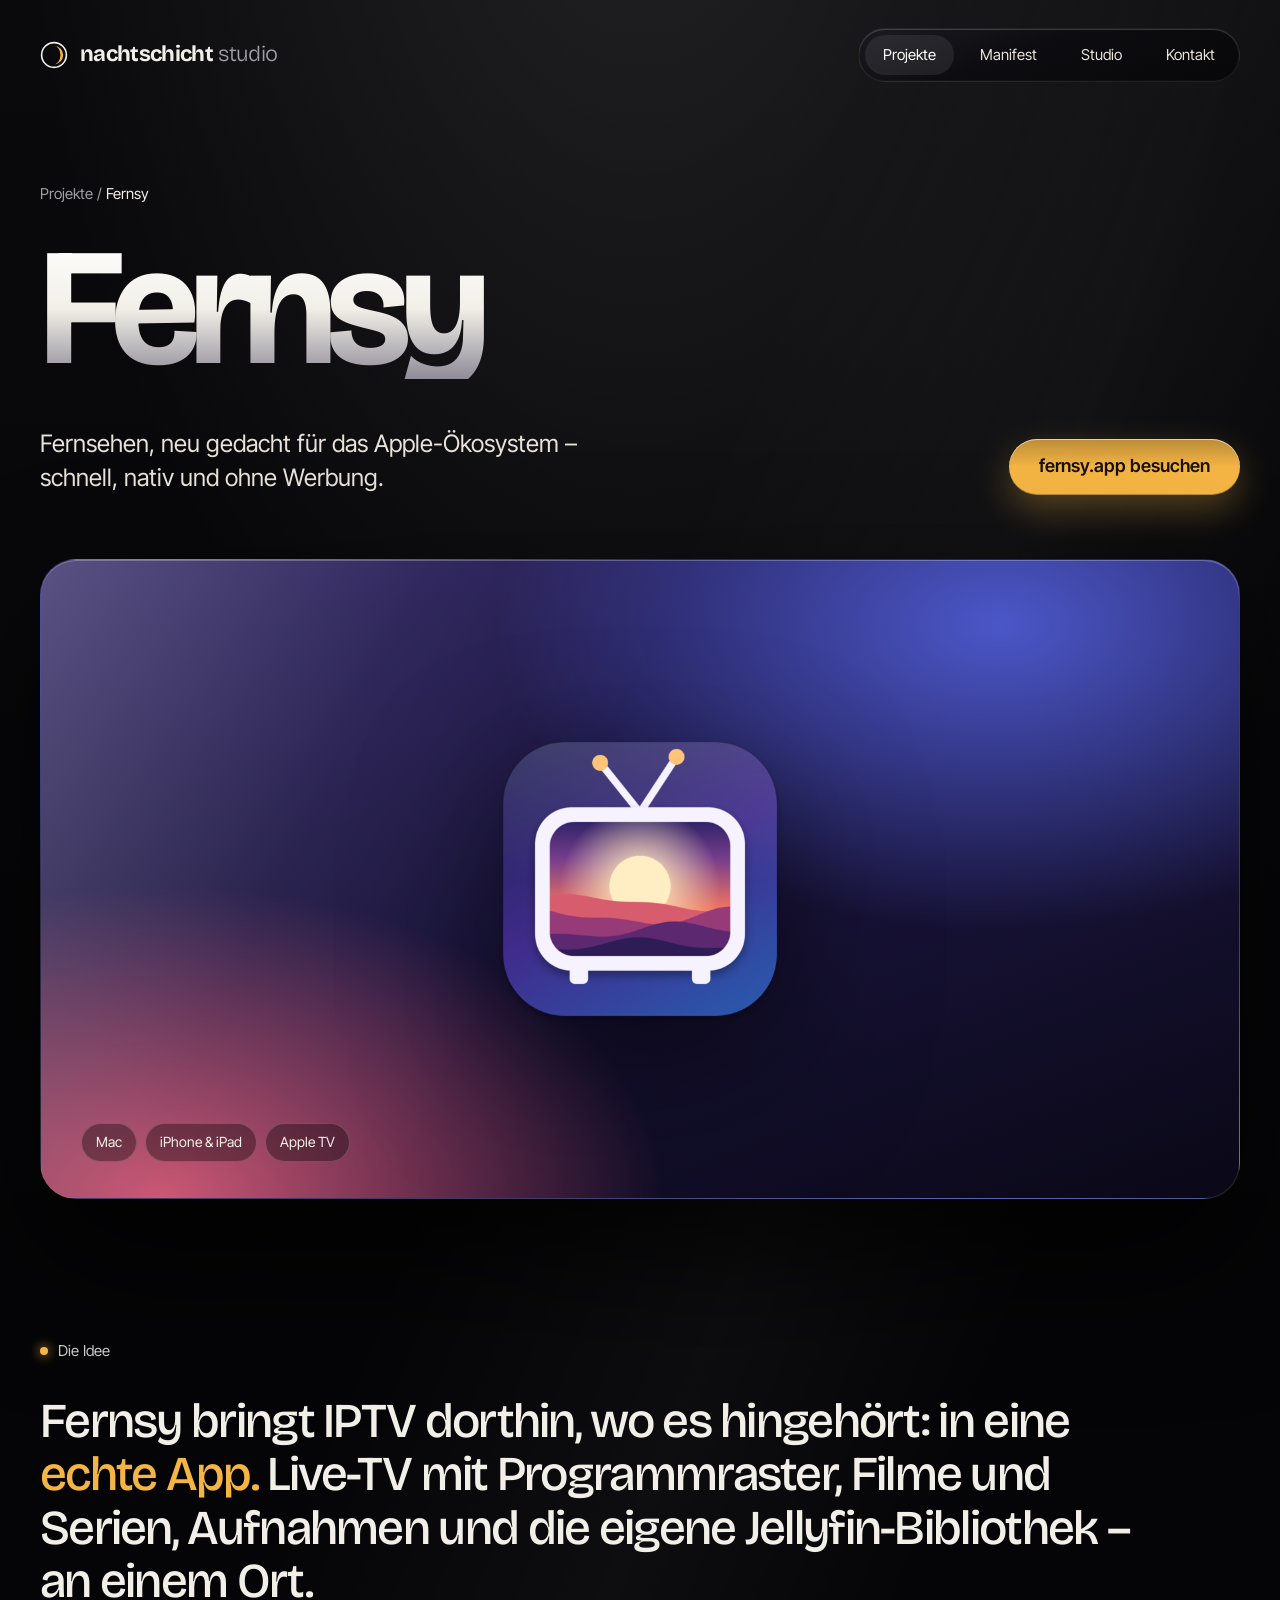
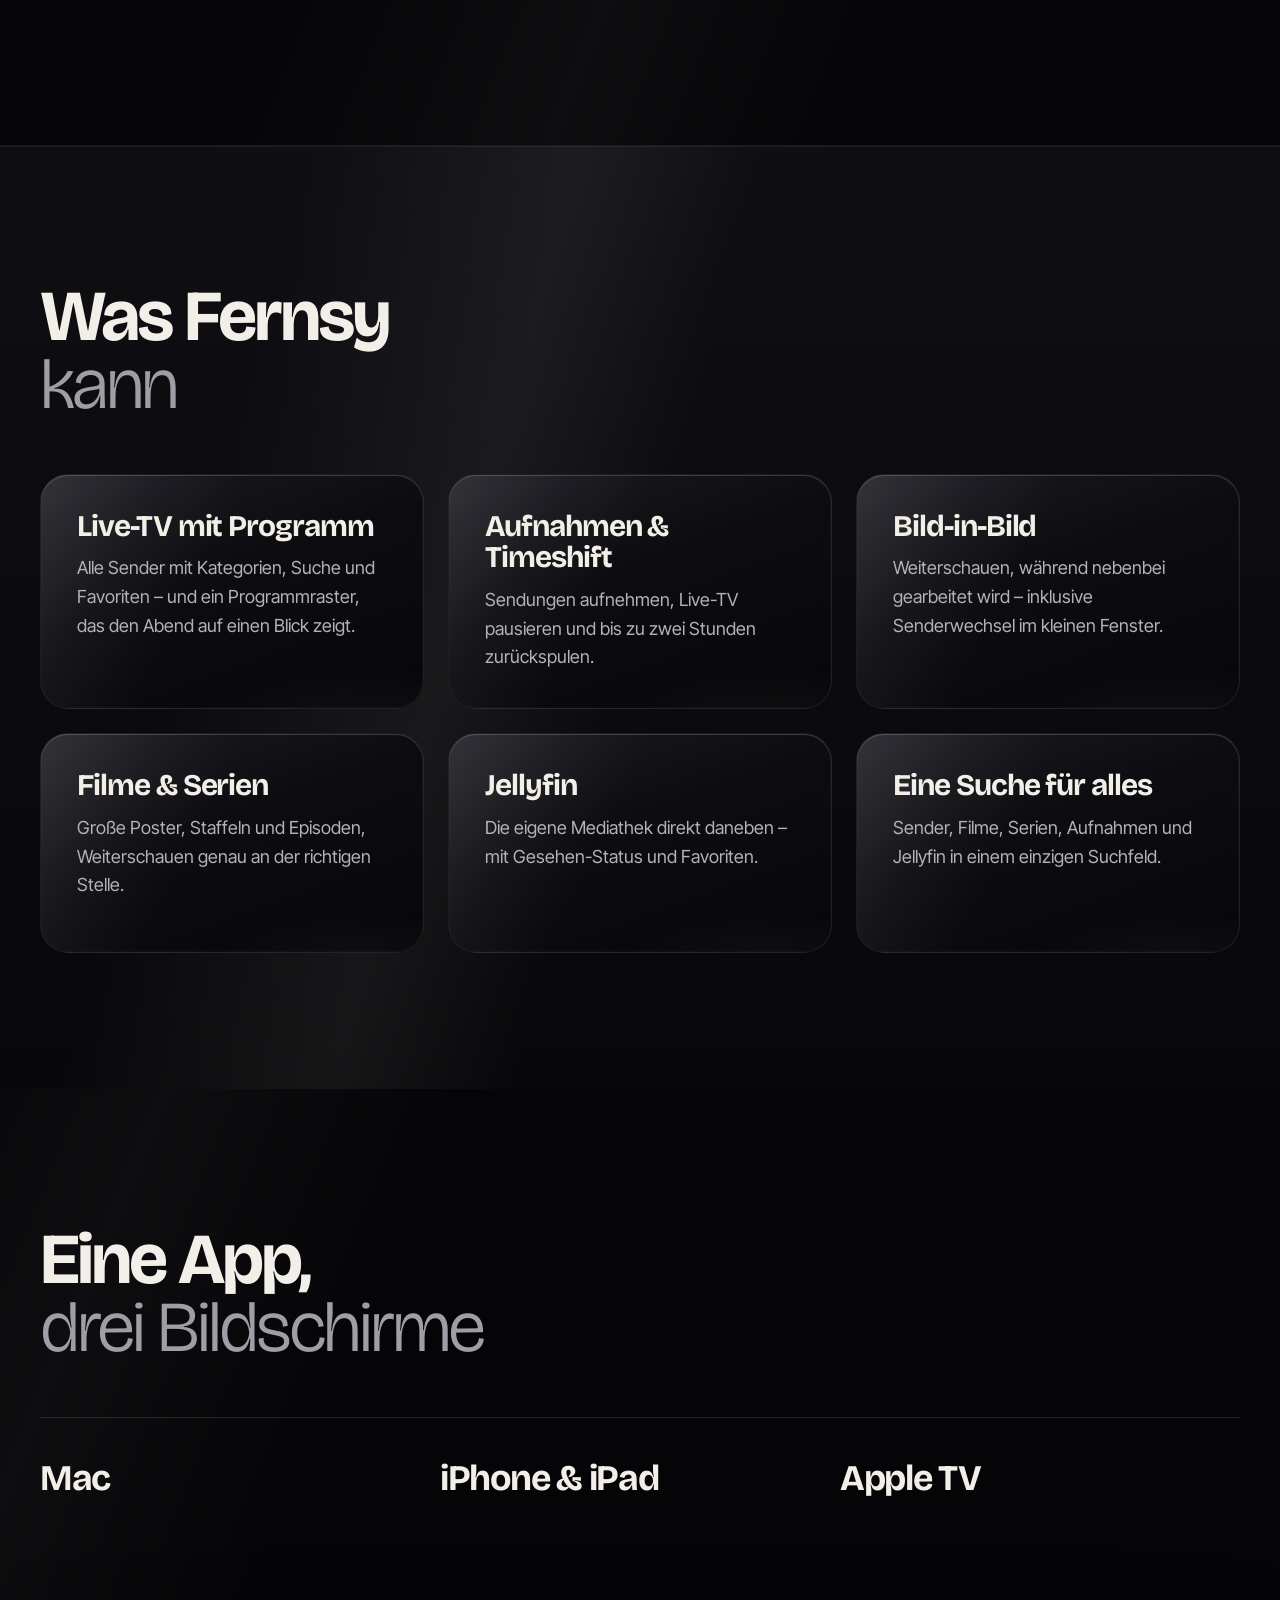
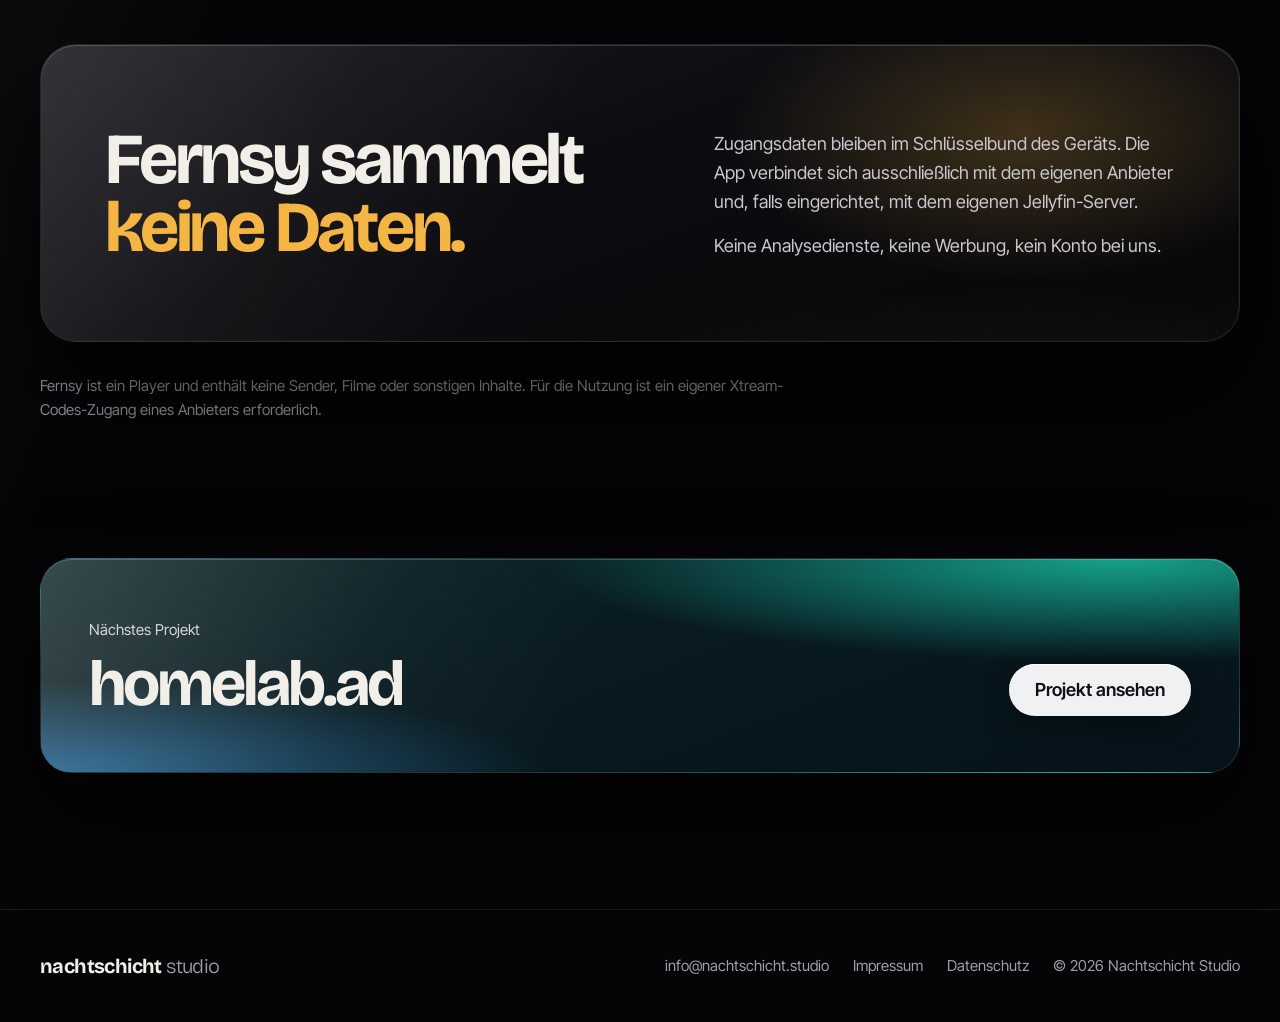
==== fernsy.html @ 466c5c42 "Website von Nachtschicht Studio Statische Umsetzung des Designs mit Deployment auf GitHub Pages via " ====
<!doctype html>
<html lang="de">
<head>
<meta charset="utf-8">
<meta name="viewport" content="width=device-width, initial-scale=1">
<title>Fernsy – Nachtschicht Studio</title>
<meta name="description" content="Fernsy – Fernsehen, neu gedacht für das Apple-Ökosystem. Schnell, nativ und ohne Werbung.">
<meta name="theme-color" content="#050507">
<link rel="icon" href="assets/favicon.svg" type="image/svg+xml">
<link rel="preconnect" href="https://fonts.googleapis.com">
<link rel="preconnect" href="https://fonts.gstatic.com" crossorigin>
<link rel="stylesheet" href="https://fonts.googleapis.com/css2?family=Bricolage+Grotesque:opsz,wght@12..96,300..800&amp;family=Inter+Tight:wght@400;500;600&amp;display=swap">
<link rel="stylesheet" href="assets/site.css">
<script src="assets/site.js" defer></script>
</head>
<body>
<div style="position: relative; min-height: 100vh; background: radial-gradient(70% 38% at 50% -6%, rgba(255,255,255,0.100) 0%, rgba(255,255,255,0) 70%), linear-gradient(112deg, rgba(255,255,255,0) 30%, rgba(255,255,255,0.035) 42%, rgba(255,255,255,0) 52%), linear-gradient(180deg, #0A0A0D 0%, #050507 30%, #050507 100%); color: #F2EFE8; font-family: 'Inter Tight', system-ui, sans-serif; font-size: 18px; line-height: 1.6; overflow: hidden">

<header style="position: relative; z-index: 3">
<nav style="max-width: 1280px; margin: 0 auto; padding: 28px 40px; display: flex; flex-wrap: wrap; align-items: center; justify-content: space-between; gap: 16px">
<a href="index.html" style="display: flex; align-items: center; gap: 12px; font-family: 'Bricolage Grotesque', sans-serif; font-weight: 700; font-size: 22px; letter-spacing: -0.03em">
<svg width="28" height="28" viewBox="0 0 26 26" aria-hidden="true"><circle cx="13" cy="13" r="11.5" fill="none" stroke="#F2EFE8" stroke-width="1.5"></circle><path d="M13 4.5 A8.5 8.5 0 0 1 13 21.5 A6 8.5 0 0 0 13 4.5 Z" fill="#F5B544"></path></svg>
<span>nachtschicht<span style="font-weight: 300; color: #A09DA6"> studio</span></span>
</a>
<button type="button" class="menu-toggle" aria-label="Menü öffnen" aria-expanded="false" aria-controls="nav-links"><svg width="18" height="18" viewBox="0 0 24 24" fill="none" stroke="#F2EFE8" stroke-width="1.75" stroke-linecap="round" aria-hidden="true"><path d="M4 9h16M4 15h16"></path></svg></button>
<div class="nav-links" id="nav-links" style="display: flex; flex-wrap: wrap; align-items: center; gap: 8px; padding: 6px; border-radius: 999px; background: linear-gradient(160deg, #1B1A21 0%, #0D0D11 42%, #070709 100%); border: 1px solid rgba(255,255,255,0.09); box-shadow: inset 0 1px 0 rgba(255,255,255,0.160), inset 0 0 0 1px rgba(255,255,255,0.020)">
<a href="index.html#projekte" style="padding: 8px 18px; border-radius: 999px; font-size: 15px; background: rgba(255,255,255,0.08); color: #FFFFFF">Projekte</a>
<a href="index.html#manifest" style="padding: 8px 18px; border-radius: 999px; font-size: 15px; color: #E7E3DA">Manifest</a>
<a href="index.html#studio" style="padding: 8px 18px; border-radius: 999px; font-size: 15px; color: #E7E3DA">Studio</a>
<a href="index.html#kontakt" style="padding: 8px 18px; border-radius: 999px; font-size: 15px; color: #E7E3DA">Kontakt</a>
</div>
</nav>
</header>

<section style="position: relative; z-index: 2; max-width: 1280px; margin: 0 auto; padding: 72px 40px 64px">
<p style="margin: 0 0 32px; font-size: 15px; color: #A09DA6"><a href="index.html#projekte" style="color: #A09DA6">Projekte</a> <span aria-hidden="true">/</span> <span style="color: #F2EFE8">Fernsy</span></p>
<h1 style="margin: 0; font-family: 'Bricolage Grotesque', sans-serif; font-size: clamp(80px, 13vw, 200px); line-height: 0.85; letter-spacing: -0.06em; font-weight: 700; background: linear-gradient(180deg, #FFFFFF 0%, #F2EFE8 50%, #8F8B98 100%); -webkit-background-clip: text; background-clip: text; color: transparent">Fernsy</h1>
<div style="margin-top: 48px; display: flex; flex-wrap: wrap; justify-content: space-between; align-items: flex-end; gap: 32px">
<p style="margin: 0; max-width: 560px; font-size: 24px; line-height: 1.4; color: #E7E3DA">Fernsehen, neu gedacht für das Apple-Ökosystem – schnell, nativ und ohne Werbung.</p>
<div style="display: flex; flex-wrap: wrap; gap: 14px">
<a href="https://www.fernsy.app" style="display: inline-flex; align-items: center; min-height: 56px; padding: 0 30px; border-radius: 999px; background: linear-gradient(180deg, rgba(245,181,68,0.75) 0%, #F5B544 50%, #F5B544 100%); box-shadow: inset 0 1px 0 rgba(255,255,255,0.6), inset 0 -1px 0 rgba(0,0,0,0.25), 0 14px 36px rgba(245,181,68,0.3); color: #17110A; font-weight: 600">fernsy.app besuchen</a>
</div>
</div>
</section>

<section style="position: relative; z-index: 2; max-width: 1280px; margin: 0 auto; padding: 0 40px 136px">
<div style="position: relative; overflow: hidden; min-height: 640px; border-radius: 36px; background: radial-gradient(70% 80% at 80% 10%, #4B57C8 0%, rgba(0,0,0,0) 60%), radial-gradient(60% 70% at 10% 100%, #C9506E 0%, rgba(0,0,0,0) 70%), linear-gradient(160deg, #2B2160 0%, #171236 60%, #0A0816 100%); border: 1px solid rgba(255,255,255,0.12); box-shadow: inset 0 1px 0 rgba(255,255,255,0.25), 0 60px 140px rgba(0,0,0,0.75); display: flex; align-items: center; justify-content: center">
<div style="position: absolute; inset: 0; pointer-events: none; background: linear-gradient(115deg, rgba(255,255,255,0.22) 0%, rgba(255,255,255,0.05) 26%, rgba(255,255,255,0) 44%)"></div>
<img src="assets/fernsy-icon.png" alt="Fernsy App-Icon" style="position: relative; width: 340px; height: 340px; filter: drop-shadow(0 50px 70px rgba(0,0,0,0.55))">
<div style="position: absolute; left: 40px; bottom: 36px; display: flex; flex-wrap: wrap; gap: 8px">
<span style="font-size: 14px; padding: 7px 14px; border-radius: 999px; background: rgba(0,0,0,0.35); border: 1px solid rgba(255,255,255,0.18)">Mac</span>
<span style="font-size: 14px; padding: 7px 14px; border-radius: 999px; background: rgba(0,0,0,0.35); border: 1px solid rgba(255,255,255,0.18)">iPhone &amp; iPad</span>
<span style="font-size: 14px; padding: 7px 14px; border-radius: 999px; background: rgba(0,0,0,0.35); border: 1px solid rgba(255,255,255,0.18)">Apple TV</span>
</div>
</div>
</section>

<section style="position: relative; z-index: 2; max-width: 1280px; margin: 0 auto; padding: 0 40px 136px">
<p style="margin: 0 0 32px; display: inline-flex; align-items: center; gap: 10px; font-size: 15px; color: #C9C6CE"><span style="width: 8px; height: 8px; border-radius: 50%; background: #F5B544; box-shadow: 0 0 12px #F5B544"></span>Die Idee</p>
<p style="margin: 0; max-width: 1120px; font-family: 'Bricolage Grotesque', sans-serif; font-size: clamp(32px, 3.8vw, 54px); line-height: 1.1; letter-spacing: -0.035em; font-weight: 500">Fernsy bringt IPTV dorthin, wo es hingehört: in eine <span style="color: #F5B544">echte App.</span> Live-TV mit Programmraster, Filme und Serien, Aufnahmen und die eigene Jellyfin-Bibliothek – an einem Ort.</p>
</section>

<section style="position: relative; z-index: 2; overflow: hidden; background: linear-gradient(180deg, #0F0F13 0%, #08080A 100%); border-top: 1px solid rgba(255,255,255,0.08); box-shadow: inset 0 1px 0 rgba(255,255,255,0.06)">
<div style="position: absolute; inset: 0; pointer-events: none; background: linear-gradient(105deg, rgba(255,255,255,0) 20%, rgba(255,255,255,0.060) 38%, rgba(255,255,255,0) 50%)"></div>
<div style="position: relative; max-width: 1280px; margin: 0 auto; padding: 136px 40px">
<h2 style="margin: 0 0 56px; font-family: 'Bricolage Grotesque', sans-serif; font-size: clamp(48px, 5.6vw, 84px); line-height: 0.95; letter-spacing: -0.04em; font-weight: 700">Was Fernsy<br><span style="font-weight: 300; color: #A09DA6">kann</span></h2>
<div style="display: grid; grid-template-columns: repeat(auto-fit, minmax(320px, 1fr)); gap: 24px">
<div style="position: relative; overflow: hidden; padding: 36px; border-radius: 28px; background: linear-gradient(160deg, #1B1A21 0%, #0D0D11 42%, #070709 100%); border: 1px solid rgba(255,255,255,0.08); box-shadow: inset 0 1px 0 rgba(255,255,255,0.160), inset 0 0 0 1px rgba(255,255,255,0.020); display: flex; flex-direction: column; gap: 12px; min-height: 220px">
<div style="position: absolute; inset: 0; pointer-events: none; background: linear-gradient(115deg, rgba(255,255,255,0.110) 0%, rgba(255,255,255,0.035) 24%, rgba(255,255,255,0) 42%), radial-gradient(60% 40% at 85% 110%, rgba(255,255,255,0.040) 0%, rgba(255,255,255,0) 70%)"></div>
<h3 style="position: relative; margin: 0; font-family: 'Bricolage Grotesque', sans-serif; font-size: 30px; font-weight: 700; letter-spacing: -0.035em; line-height: 1.05">Live-TV mit Programm</h3>
<p style="position: relative; margin: 0; color: #B4B1BA">Alle Sender mit Kategorien, Suche und Favoriten – und ein Programmraster, das den Abend auf einen Blick zeigt.</p>
</div>
<div style="position: relative; overflow: hidden; padding: 36px; border-radius: 28px; background: linear-gradient(160deg, #1B1A21 0%, #0D0D11 42%, #070709 100%); border: 1px solid rgba(255,255,255,0.08); box-shadow: inset 0 1px 0 rgba(255,255,255,0.160), inset 0 0 0 1px rgba(255,255,255,0.020); display: flex; flex-direction: column; gap: 12px; min-height: 220px">
<div style="position: absolute; inset: 0; pointer-events: none; background: linear-gradient(115deg, rgba(255,255,255,0.110) 0%, rgba(255,255,255,0.035) 24%, rgba(255,255,255,0) 42%), radial-gradient(60% 40% at 85% 110%, rgba(255,255,255,0.040) 0%, rgba(255,255,255,0) 70%)"></div>
<h3 style="position: relative; margin: 0; font-family: 'Bricolage Grotesque', sans-serif; font-size: 30px; font-weight: 700; letter-spacing: -0.035em; line-height: 1.05">Aufnahmen &amp; Timeshift</h3>
<p style="position: relative; margin: 0; color: #B4B1BA">Sendungen aufnehmen, Live-TV pausieren und bis zu zwei Stunden zurückspulen.</p>
</div>
<div style="position: relative; overflow: hidden; padding: 36px; border-radius: 28px; background: linear-gradient(160deg, #1B1A21 0%, #0D0D11 42%, #070709 100%); border: 1px solid rgba(255,255,255,0.08); box-shadow: inset 0 1px 0 rgba(255,255,255,0.160), inset 0 0 0 1px rgba(255,255,255,0.020); display: flex; flex-direction: column; gap: 12px; min-height: 220px">
<div style="position: absolute; inset: 0; pointer-events: none; background: linear-gradient(115deg, rgba(255,255,255,0.110) 0%, rgba(255,255,255,0.035) 24%, rgba(255,255,255,0) 42%), radial-gradient(60% 40% at 85% 110%, rgba(255,255,255,0.040) 0%, rgba(255,255,255,0) 70%)"></div>
<h3 style="position: relative; margin: 0; font-family: 'Bricolage Grotesque', sans-serif; font-size: 30px; font-weight: 700; letter-spacing: -0.035em; line-height: 1.05">Bild-in-Bild</h3>
<p style="position: relative; margin: 0; color: #B4B1BA">Weiterschauen, während nebenbei gearbeitet wird – inklusive Senderwechsel im kleinen Fenster.</p>
</div>
<div style="position: relative; overflow: hidden; padding: 36px; border-radius: 28px; background: linear-gradient(160deg, #1B1A21 0%, #0D0D11 42%, #070709 100%); border: 1px solid rgba(255,255,255,0.08); box-shadow: inset 0 1px 0 rgba(255,255,255,0.160), inset 0 0 0 1px rgba(255,255,255,0.020); display: flex; flex-direction: column; gap: 12px; min-height: 220px">
<div style="position: absolute; inset: 0; pointer-events: none; background: linear-gradient(115deg, rgba(255,255,255,0.110) 0%, rgba(255,255,255,0.035) 24%, rgba(255,255,255,0) 42%), radial-gradient(60% 40% at 85% 110%, rgba(255,255,255,0.040) 0%, rgba(255,255,255,0) 70%)"></div>
<h3 style="position: relative; margin: 0; font-family: 'Bricolage Grotesque', sans-serif; font-size: 30px; font-weight: 700; letter-spacing: -0.035em; line-height: 1.05">Filme &amp; Serien</h3>
<p style="position: relative; margin: 0; color: #B4B1BA">Große Poster, Staffeln und Episoden, Weiterschauen genau an der richtigen Stelle.</p>
</div>
<div style="position: relative; overflow: hidden; padding: 36px; border-radius: 28px; background: linear-gradient(160deg, #1B1A21 0%, #0D0D11 42%, #070709 100%); border: 1px solid rgba(255,255,255,0.08); box-shadow: inset 0 1px 0 rgba(255,255,255,0.160), inset 0 0 0 1px rgba(255,255,255,0.020); display: flex; flex-direction: column; gap: 12px; min-height: 220px">
<div style="position: absolute; inset: 0; pointer-events: none; background: linear-gradient(115deg, rgba(255,255,255,0.110) 0%, rgba(255,255,255,0.035) 24%, rgba(255,255,255,0) 42%), radial-gradient(60% 40% at 85% 110%, rgba(255,255,255,0.040) 0%, rgba(255,255,255,0) 70%)"></div>
<h3 style="position: relative; margin: 0; font-family: 'Bricolage Grotesque', sans-serif; font-size: 30px; font-weight: 700; letter-spacing: -0.035em; line-height: 1.05">Jellyfin</h3>
<p style="position: relative; margin: 0; color: #B4B1BA">Die eigene Mediathek direkt daneben – mit Gesehen-Status und Favoriten.</p>
</div>
<div style="position: relative; overflow: hidden; padding: 36px; border-radius: 28px; background: linear-gradient(160deg, #1B1A21 0%, #0D0D11 42%, #070709 100%); border: 1px solid rgba(255,255,255,0.08); box-shadow: inset 0 1px 0 rgba(255,255,255,0.160), inset 0 0 0 1px rgba(255,255,255,0.020); display: flex; flex-direction: column; gap: 12px; min-height: 220px">
<div style="position: absolute; inset: 0; pointer-events: none; background: linear-gradient(115deg, rgba(255,255,255,0.110) 0%, rgba(255,255,255,0.035) 24%, rgba(255,255,255,0) 42%), radial-gradient(60% 40% at 85% 110%, rgba(255,255,255,0.040) 0%, rgba(255,255,255,0) 70%)"></div>
<h3 style="position: relative; margin: 0; font-family: 'Bricolage Grotesque', sans-serif; font-size: 30px; font-weight: 700; letter-spacing: -0.035em; line-height: 1.05">Eine Suche für alles</h3>
<p style="position: relative; margin: 0; color: #B4B1BA">Sender, Filme, Serien, Aufnahmen und Jellyfin in einem einzigen Suchfeld.</p>
</div>
</div>
</div>
</section>

<section style="position: relative; z-index: 2; max-width: 1280px; margin: 0 auto; padding: 136px 40px">
<h2 style="margin: 0 0 56px; font-family: 'Bricolage Grotesque', sans-serif; font-size: clamp(48px, 5.6vw, 84px); line-height: 0.95; letter-spacing: -0.04em; font-weight: 700">Eine App,<br><span style="font-weight: 300; color: #A09DA6">drei Bildschirme</span></h2>
<div style="display: grid; grid-template-columns: repeat(auto-fit, minmax(300px, 1fr)); border-top: 1px solid rgba(255,255,255,0.12)">
<div style="padding: 32px 24px 0 0; display: flex; flex-direction: column; gap: 8px">
<span style="font-family: 'Bricolage Grotesque', sans-serif; font-size: 36px; font-weight: 700; letter-spacing: -0.035em">Mac</span>
</div>
<div style="padding: 32px 24px 0 0; display: flex; flex-direction: column; gap: 8px">
<span style="font-family: 'Bricolage Grotesque', sans-serif; font-size: 36px; font-weight: 700; letter-spacing: -0.035em">iPhone &amp; iPad</span>
</div>
<div style="padding: 32px 24px 0 0; display: flex; flex-direction: column; gap: 8px">
<span style="font-family: 'Bricolage Grotesque', sans-serif; font-size: 36px; font-weight: 700; letter-spacing: -0.035em">Apple TV</span>
</div>
</div>
</section>

<section style="position: relative; z-index: 2; max-width: 1280px; margin: 0 auto; padding: 0 40px 136px">
<div style="position: relative; overflow: hidden; padding: 80px 64px; border-radius: 36px; background: linear-gradient(160deg, #1B1A21 0%, #0D0D11 42%, #070709 100%); border: 1px solid rgba(255,255,255,0.1); box-shadow: inset 0 1px 0 rgba(255,255,255,0.160), inset 0 0 0 1px rgba(255,255,255,0.020), 0 50px 120px rgba(0,0,0,0.75); display: flex; flex-wrap: wrap; gap: 48px; align-items: flex-end">
<div style="position: absolute; inset: 0; pointer-events: none; background: linear-gradient(115deg, rgba(255,255,255,0.110) 0%, rgba(255,255,255,0.035) 24%, rgba(255,255,255,0) 42%), radial-gradient(60% 40% at 85% 110%, rgba(255,255,255,0.040) 0%, rgba(255,255,255,0) 70%)"></div>
<div style="position: absolute; right: -10%; top: -40%; width: 70%; height: 140%; pointer-events: none; background: radial-gradient(50% 50% at 60% 50%, rgba(245,181,68,0.22) 0%, rgba(0,0,0,0) 70%)"></div>
<h2 style="position: relative; flex: 1 1 460px; margin: 0; font-family: 'Bricolage Grotesque', sans-serif; font-size: clamp(48px, 5.6vw, 84px); line-height: 0.95; letter-spacing: -0.045em; font-weight: 700">Fernsy sammelt <span style="color: #F5B544">keine Daten.</span></h2>
<div style="position: relative; flex: 1 1 360px; display: flex; flex-direction: column; gap: 16px; color: #C9C6CE">
<p style="margin: 0">Zugangsdaten bleiben im Schlüsselbund des Geräts. Die App verbindet sich ausschließlich mit dem eigenen Anbieter und, falls eingerichtet, mit dem eigenen Jellyfin-Server.</p>
<p style="margin: 0">Keine Analysedienste, keine Werbung, kein Konto bei uns.</p>
</div>
</div>
<p style="margin: 32px 0 0; max-width: 760px; font-size: 15px; color: #A09DA6">Fernsy ist ein Player und enthält keine Sender, Filme oder sonstigen Inhalte. Für die Nutzung ist ein eigener Xtream-Codes-Zugang eines Anbieters erforderlich.</p>
</section>

<section style="position: relative; z-index: 2; max-width: 1280px; margin: 0 auto; padding: 0 40px 136px">
<a href="homelab.html" style="position: relative; overflow: hidden; display: flex; flex-wrap: wrap; justify-content: space-between; align-items: flex-end; gap: 24px; padding: 56px 48px; border-radius: 32px; background: radial-gradient(80% 80% at 90% 0%, #14A38B 0%, rgba(0,0,0,0) 60%), radial-gradient(60% 60% at 0% 100%, #1E5F8C 0%, rgba(0,0,0,0) 70%), linear-gradient(160deg, #0B2226 0%, #06121A 100%); border: 1px solid rgba(255,255,255,0.1); box-shadow: inset 0 1px 0 rgba(255,255,255,0.2), 0 40px 90px rgba(0,0,0,0.6)">
<div style="position: absolute; inset: 0; pointer-events: none; background: linear-gradient(115deg, rgba(255,255,255,0.18) 0%, rgba(255,255,255,0.04) 28%, rgba(255,255,255,0) 46%)"></div>
<div style="position: relative">
<span style="font-size: 15px; color: rgba(255,255,255,0.8)">Nächstes Projekt</span>
<div style="margin-top: 8px; font-family: 'Bricolage Grotesque', sans-serif; font-size: clamp(44px, 5vw, 72px); font-weight: 700; letter-spacing: -0.045em; line-height: 1">homelab.ad</div>
</div>
<span style="position: relative; display: inline-flex; align-items: center; min-height: 52px; padding: 0 26px; border-radius: 999px; background: rgba(255,255,255,0.94); box-shadow: inset 0 1px 0 #FFFFFF, 0 10px 30px rgba(0,0,0,0.35); color: #111015; font-weight: 600">Projekt ansehen</span>
</a>
</section>

<footer style="position: relative; z-index: 2; border-top: 1px solid rgba(255,255,255,0.08)">
<div style="max-width: 1280px; margin: 0 auto; padding: 40px; display: flex; flex-wrap: wrap; justify-content: space-between; align-items: center; gap: 16px; font-size: 15px; color: #A09DA6">
<span style="font-family: 'Bricolage Grotesque', sans-serif; font-weight: 700; font-size: 20px; letter-spacing: -0.03em; color: #F2EFE8">nachtschicht<span style="font-weight: 300; color: #A09DA6"> studio</span></span>
<div style="display: flex; flex-wrap: wrap; gap: 24px">
<a href="mailto:info@nachtschicht.studio" style="color: #A09DA6">info@nachtschicht.studio</a>
<a href="impressum.html" style="color: #A09DA6">Impressum</a>
<a href="impressum.html#datenschutz" style="color: #A09DA6">Datenschutz</a>
<span>© 2026 Nachtschicht Studio</span>
</div>
</div>
</footer>
</div>
</body>
</html>
---- assets/site.css ----
/* Grundlagen */
*, *::before, *::after { box-sizing: border-box; }
html { scroll-behavior: smooth; -webkit-text-size-adjust: 100%; }
body { margin: 0; background: #050507; -webkit-font-smoothing: antialiased; }
a { color: #F2EFE8; text-decoration: none; transition: color .15s ease, filter .15s ease, transform .15s ease; }
a:hover { color: #FFFFFF; }
a:focus-visible, button:focus-visible { outline: 2px solid #F5B544; outline-offset: 3px; }
img { max-width: 100%; }
section[id] { scroll-margin-top: 24px; }

.nav-links a:hover { background: rgba(255,255,255,0.08); }

/* Menü-Button nur mobil */
.menu-toggle {
  display: none; width: 44px; height: 44px; padding: 0; border-radius: 999px; cursor: pointer;
  align-items: center; justify-content: center;
  background: linear-gradient(160deg, #1B1A21 0%, #0D0D11 42%, #070709 100%);
  border: 1px solid rgba(255,255,255,0.12);
  box-shadow: inset 0 1px 0 rgba(255,255,255,0.16), inset 0 0 0 1px rgba(255,255,255,0.02);
}

@media (max-width: 720px) {
  body > div { font-size: 17px !important; }

  /* Seitenränder wie im Mobil-Entwurf */
  nav[style], section[style*="max-width: 1280px"], main[style], footer > div,
  section[style] > div[style*="max-width: 1280px"] {
    padding-left: 20px !important; padding-right: 20px !important;
  }
  nav[style] { padding-top: 14px !important; padding-bottom: 14px !important; flex-wrap: nowrap !important; position: relative; }
  nav[style] > a { font-size: 19px !important; }

  .menu-toggle { display: flex; }
  .nav-links {
    display: none !important; position: absolute; top: calc(100% - 4px); left: 20px; right: 20px;
    flex-direction: column; align-items: stretch !important; border-radius: 24px !important; padding: 8px !important;
    box-shadow: inset 0 1px 0 rgba(255,255,255,0.16), 0 30px 60px rgba(0,0,0,0.7) !important;
  }
  .nav-links.open { display: flex !important; }
  .nav-links a { padding: 12px 18px !important; font-size: 17px !important; border-radius: 16px !important; }

  /* Typografie */
  h1[style] { font-size: clamp(44px, 14vw, 80px) !important; }
  [style*="clamp(44px, 7vw, 108px)"] { font-size: 10vw !important; }

  /* Raster einspaltig */
  [style*="grid-template-columns"] { grid-template-columns: 1fr !important; }
  [style*="flex: 1 1 460px"], [style*="flex: 1 1 360px"],
  [style*="flex: 1 1 480px"], [style*="flex: 1.3 1 560px"] { flex-basis: 100% !important; }

  /* Karten kompakter */
  [style*="padding: 48px"], [style*="padding: 40px;"], [style*="padding: 36px"] { padding: 24px !important; }
  [style*="padding: 56px 48px"], [style*="padding: 80px 64px"], [style*="padding: 96px 64px"] { padding: 40px 24px !important; }
  [style*="border-radius: 32px"], [style*="border-radius: 36px"], [style*="border-radius: 40px"] { border-radius: 28px !important; }
  [style*="min-height: 620px"] { min-height: 460px !important; }
  [style*="min-height: 620px"] > div:nth-of-type(2) > div { display: none !important; }
  [style*="min-height: 620px"] > div:nth-of-type(2) { justify-content: flex-end !important; }
  [style*="min-height: 620px"] span[style*="min-height: 52px"] { display: none !important; }
  [style*="min-height: 620px"] [style*="font-size: 72px"] { font-size: 44px !important; }
  [style*="min-height: 620px"] [style*="font-size: 20px"] { font-size: 16px !important; }
  [style*="min-height: 620px"] > img { width: 190px !important; height: 190px !important; margin: -95px 0 0 -95px !important; top: 40% !important; }
  [style*="min-height: 640px"], [style*="min-height: 600px"] { min-height: 420px !important; }
  [style*="min-height: 640px"] > img { width: 200px !important; height: 200px !important; }
  [style*="min-height: 600px"] > p { left: 24px !important; right: 24px !important; bottom: 24px !important; font-size: 18px !important; }
  [style*="width: 112px; height: 112px"] { width: 72px !important; height: 72px !important; }

  /* Buttons im Hero volle Breite */
  section > div > div[style*="gap: 14px"] { width: 100%; flex-direction: column; }
  section > div > div[style*="gap: 14px"] > a { justify-content: center; }

  /* Großzügige Abstände etwas reduzieren */
  [style*="padding: 136px 40px"], [style*="padding: 144px 40px"] { padding-top: 88px !important; padding-bottom: 88px !important; }
  [style*="padding: 0 40px 136px"] { padding-bottom: 88px !important; }
}

@media (prefers-reduced-motion: reduce) {
  html { scroll-behavior: auto; }
  a { transition: none; }
}
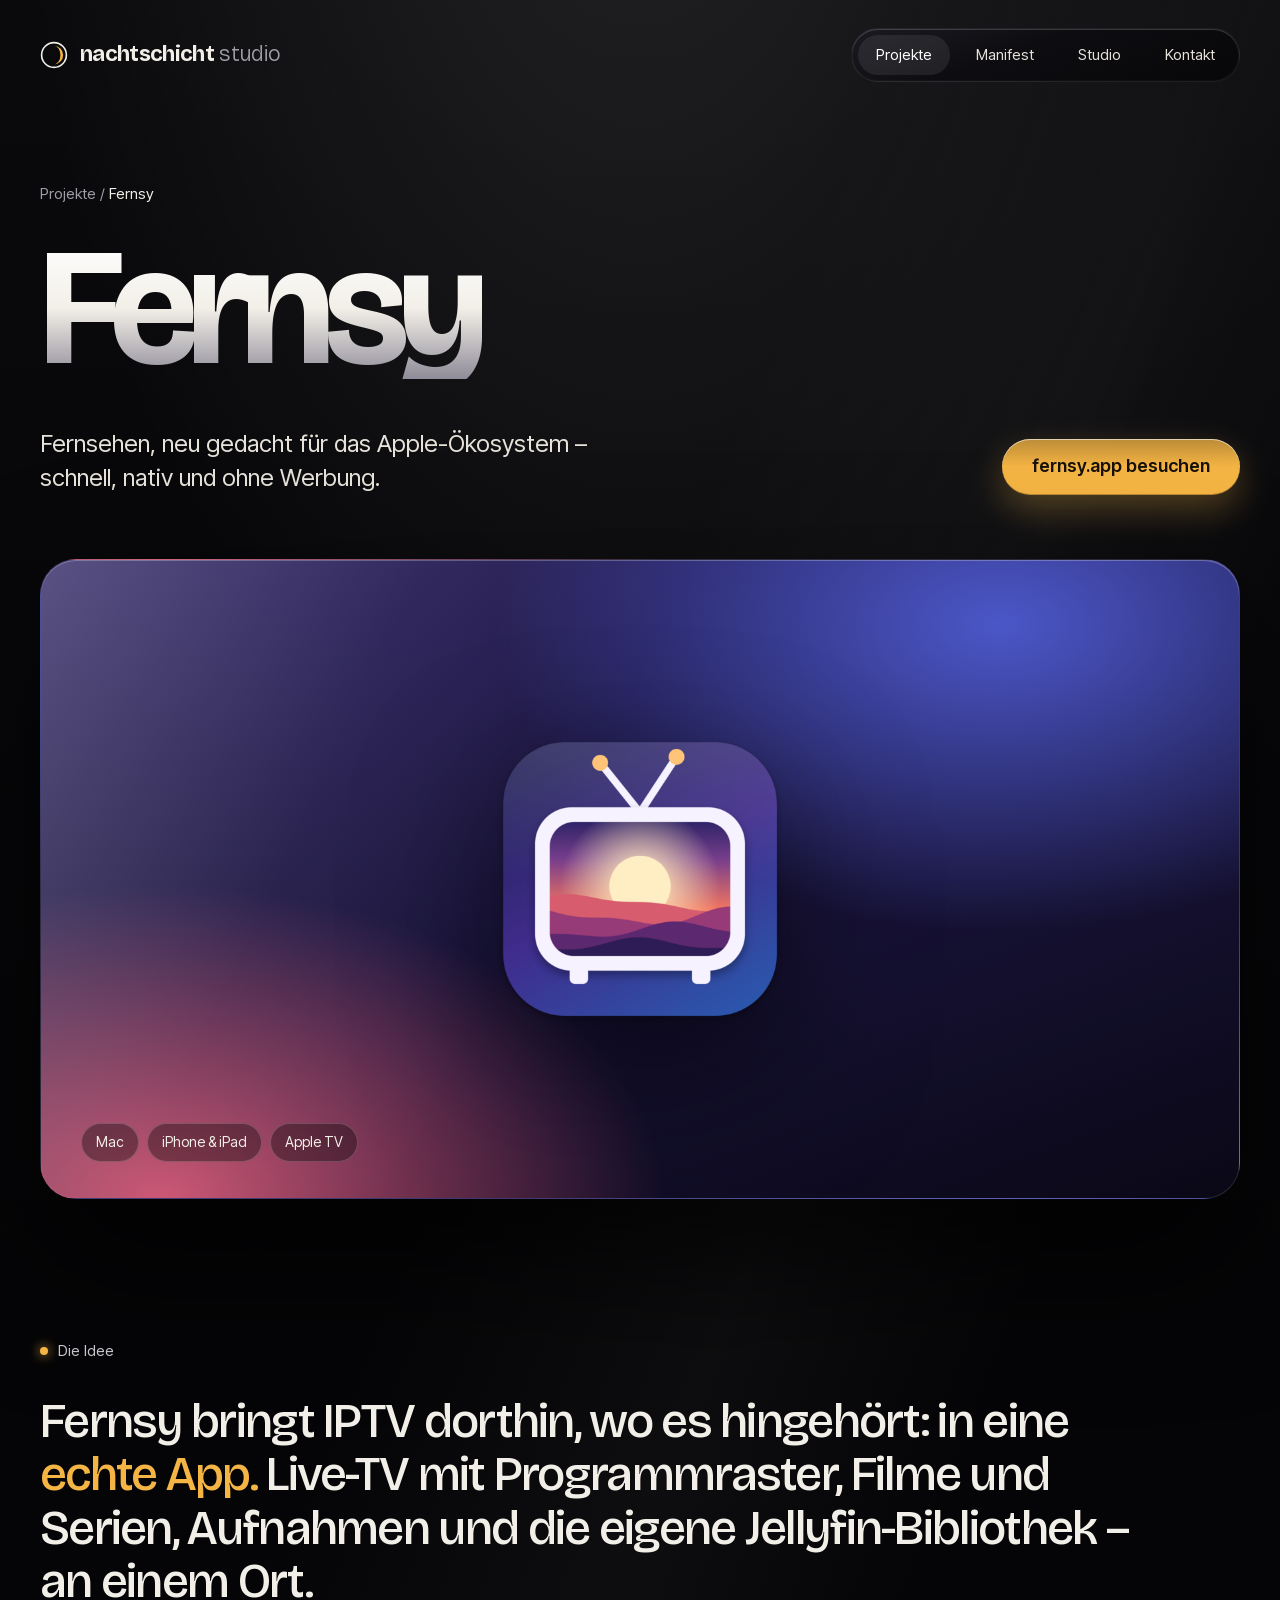
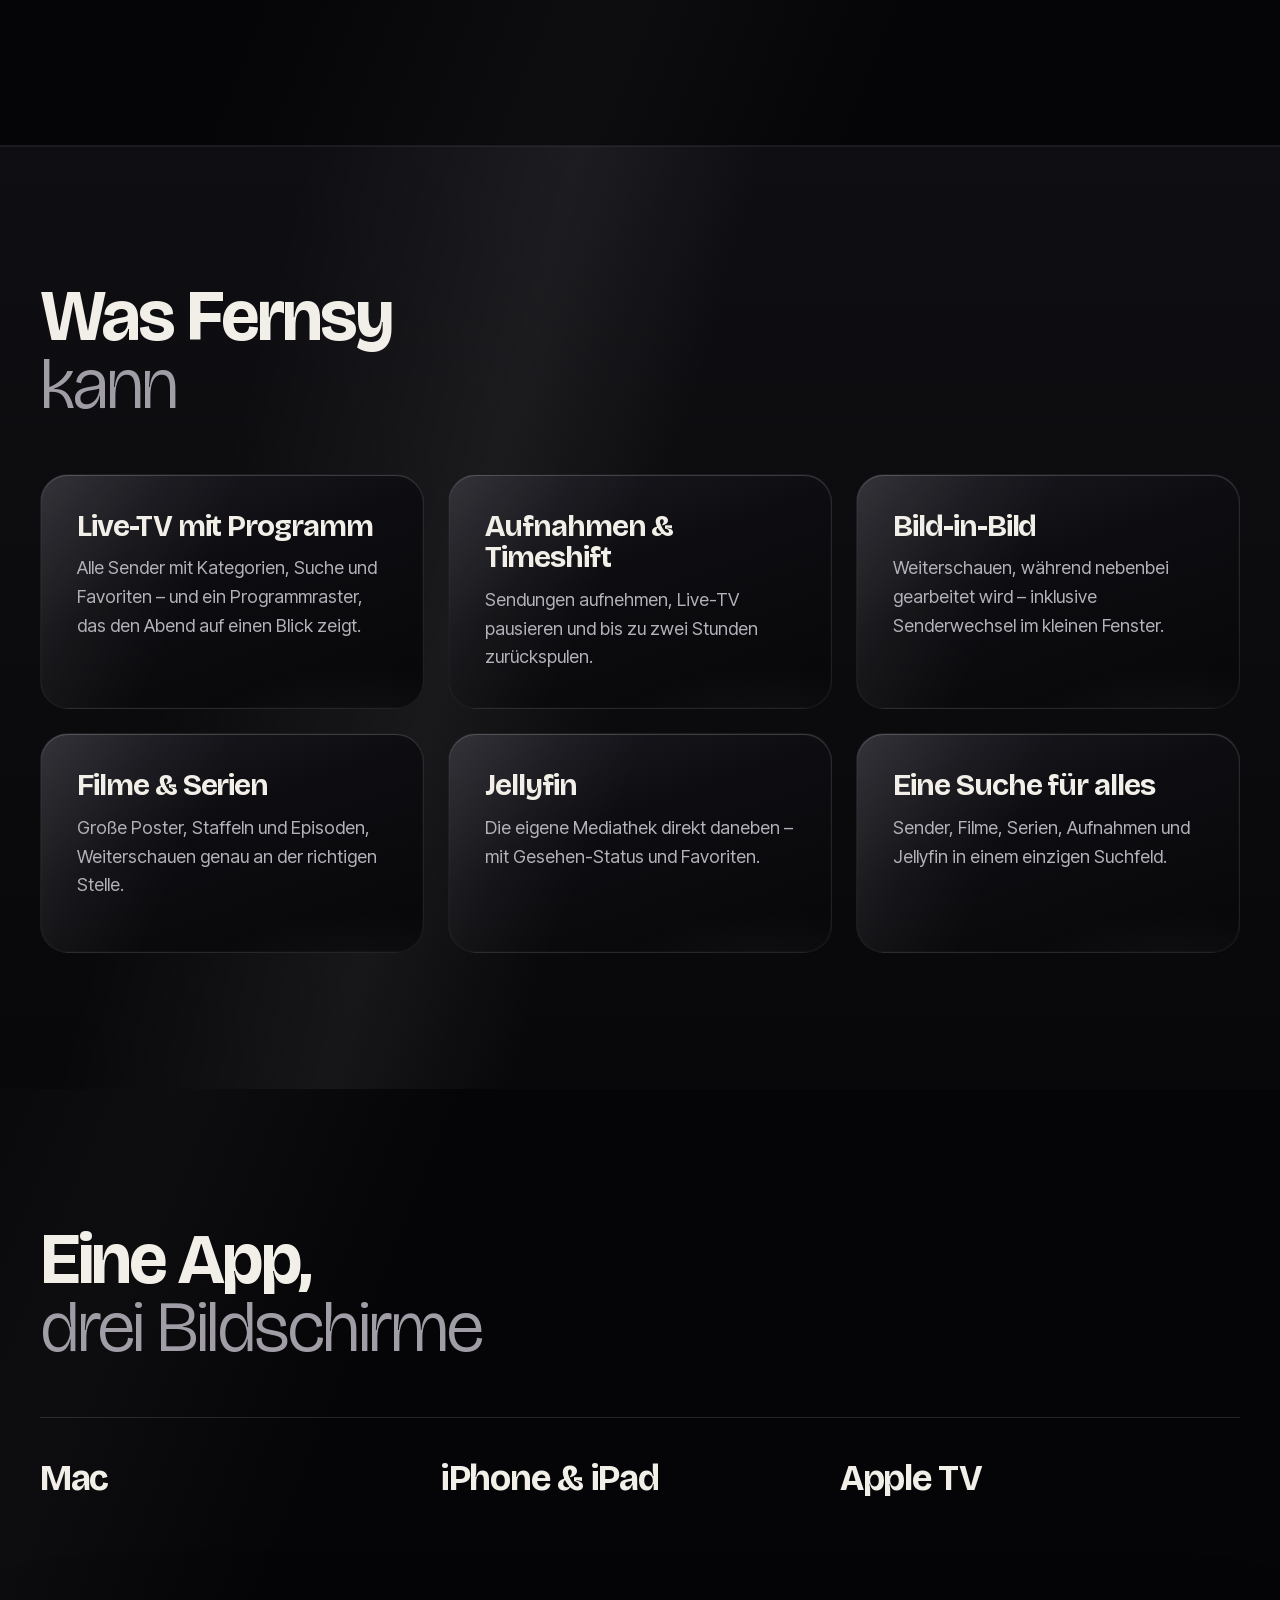
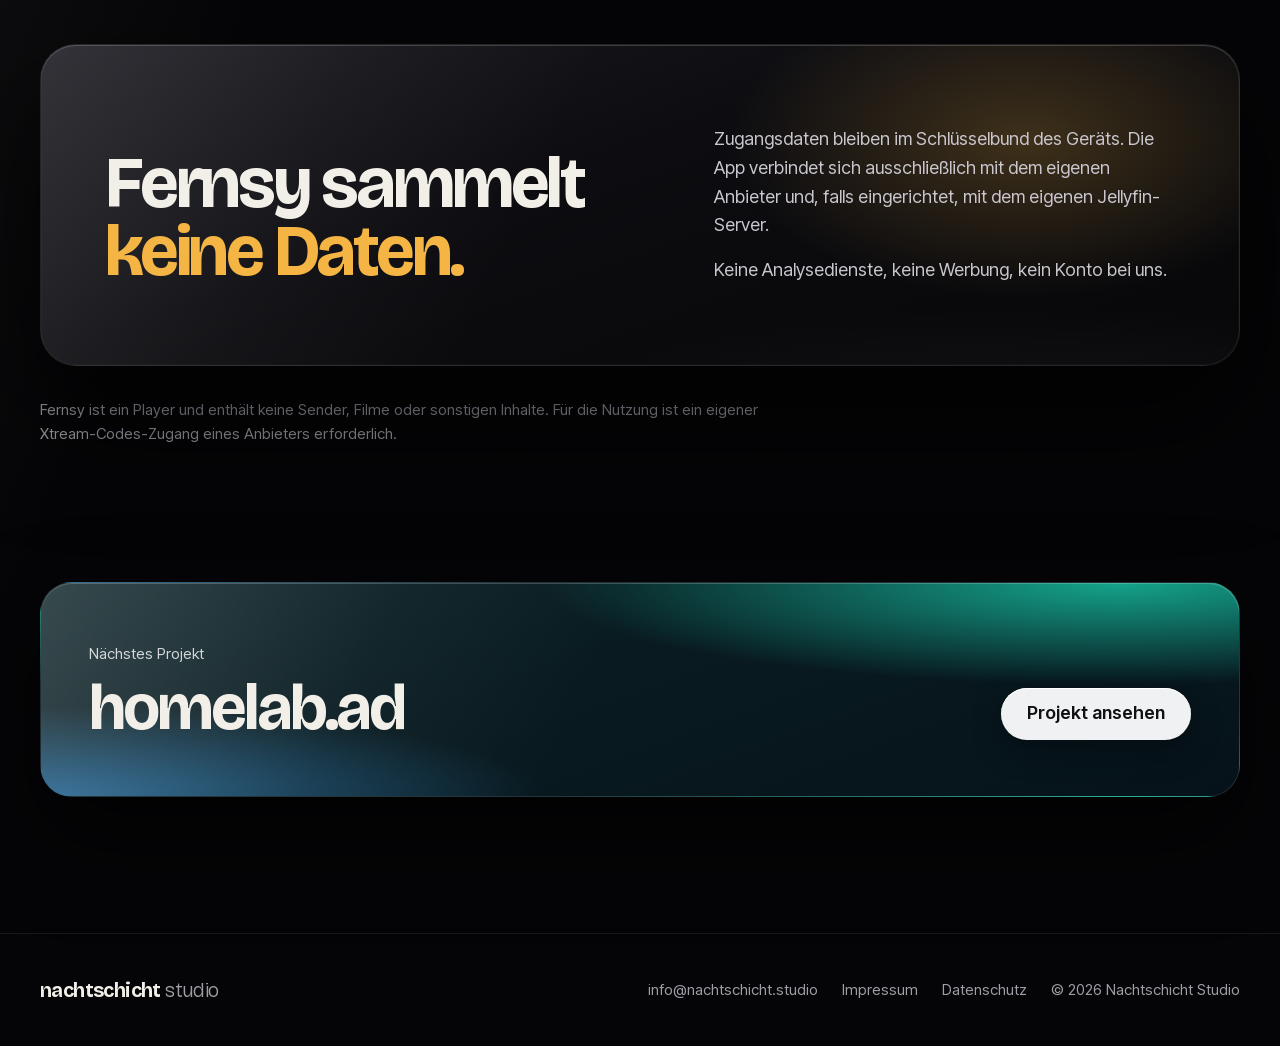
==== commit 24aa2f71: "Impressum und Datenschutz vervollständigt, Schriften selbst gehostet Co-Authored-By: Claude Opus 5.5" ====
--- a/fernsy.html
+++ b/fernsy.html
@@ -7,9 +7,7 @@
 <meta name="description" content="Fernsy – Fernsehen, neu gedacht für das Apple-Ökosystem. Schnell, nativ und ohne Werbung.">
 <meta name="theme-color" content="#050507">
 <link rel="icon" href="assets/favicon.svg" type="image/svg+xml">
-<link rel="preconnect" href="https://fonts.googleapis.com">
-<link rel="preconnect" href="https://fonts.gstatic.com" crossorigin>
-<link rel="stylesheet" href="https://fonts.googleapis.com/css2?family=Bricolage+Grotesque:opsz,wght@12..96,300..800&amp;family=Inter+Tight:wght@400;500;600&amp;display=swap">
+<link rel="stylesheet" href="assets/fonts.css">
 <link rel="stylesheet" href="assets/site.css">
 <script src="assets/site.js" defer></script>
 </head>
--- a/assets/fonts.css
+++ b/assets/fonts.css
@@ -0,0 +1,67 @@
+/* Selbst gehostete Schriften (SIL Open Font License) */
+@font-face {
+  font-family: 'Bricolage Grotesque';
+  font-style: normal;
+  font-weight: 300 800;
+  font-stretch: 100%;
+  font-display: swap;
+  src: url(fonts/bricolage-grotesque-latin-ext.woff2) format('woff2');
+  unicode-range: U+0100-02BA, U+02BD-02C5, U+02C7-02CC, U+02CE-02D7, U+02DD-02FF, U+0304, U+0308, U+0329, U+1D00-1DBF, U+1E00-1E9F, U+1EF2-1EFF, U+2020, U+20A0-20AB, U+20AD-20C4, U+2113, U+2C60-2C7F, U+A720-A7FF;
+}
+@font-face {
+  font-family: 'Bricolage Grotesque';
+  font-style: normal;
+  font-weight: 300 800;
+  font-stretch: 100%;
+  font-display: swap;
+  src: url(fonts/bricolage-grotesque-latin.woff2) format('woff2');
+  unicode-range: U+0000-00FF, U+0131, U+0152-0153, U+02BB-02BC, U+02C6, U+02DA, U+02DC, U+0304, U+0308, U+0329, U+2000-206F, U+20AC, U+2122, U+2191, U+2193, U+2212, U+2215, U+FEFF, U+FFFD;
+}
+@font-face {
+  font-family: 'Inter Tight';
+  font-style: normal;
+  font-weight: 400;
+  font-display: swap;
+  src: url(fonts/inter-tight-latin-ext.woff2) format('woff2');
+  unicode-range: U+0100-02BA, U+02BD-02C5, U+02C7-02CC, U+02CE-02D7, U+02DD-02FF, U+0304, U+0308, U+0329, U+1D00-1DBF, U+1E00-1E9F, U+1EF2-1EFF, U+2020, U+20A0-20AB, U+20AD-20C4, U+2113, U+2C60-2C7F, U+A720-A7FF;
+}
+@font-face {
+  font-family: 'Inter Tight';
+  font-style: normal;
+  font-weight: 400;
+  font-display: swap;
+  src: url(fonts/inter-tight-latin.woff2) format('woff2');
+  unicode-range: U+0000-00FF, U+0131, U+0152-0153, U+02BB-02BC, U+02C6, U+02DA, U+02DC, U+0304, U+0308, U+0329, U+2000-206F, U+20AC, U+2122, U+2191, U+2193, U+2212, U+2215, U+FEFF, U+FFFD;
+}
+@font-face {
+  font-family: 'Inter Tight';
+  font-style: normal;
+  font-weight: 500;
+  font-display: swap;
+  src: url(fonts/inter-tight-latin-ext.woff2) format('woff2');
+  unicode-range: U+0100-02BA, U+02BD-02C5, U+02C7-02CC, U+02CE-02D7, U+02DD-02FF, U+0304, U+0308, U+0329, U+1D00-1DBF, U+1E00-1E9F, U+1EF2-1EFF, U+2020, U+20A0-20AB, U+20AD-20C4, U+2113, U+2C60-2C7F, U+A720-A7FF;
+}
+@font-face {
+  font-family: 'Inter Tight';
+  font-style: normal;
+  font-weight: 500;
+  font-display: swap;
+  src: url(fonts/inter-tight-latin.woff2) format('woff2');
+  unicode-range: U+0000-00FF, U+0131, U+0152-0153, U+02BB-02BC, U+02C6, U+02DA, U+02DC, U+0304, U+0308, U+0329, U+2000-206F, U+20AC, U+2122, U+2191, U+2193, U+2212, U+2215, U+FEFF, U+FFFD;
+}
+@font-face {
+  font-family: 'Inter Tight';
+  font-style: normal;
+  font-weight: 600;
+  font-display: swap;
+  src: url(fonts/inter-tight-latin-ext.woff2) format('woff2');
+  unicode-range: U+0100-02BA, U+02BD-02C5, U+02C7-02CC, U+02CE-02D7, U+02DD-02FF, U+0304, U+0308, U+0329, U+1D00-1DBF, U+1E00-1E9F, U+1EF2-1EFF, U+2020, U+20A0-20AB, U+20AD-20C4, U+2113, U+2C60-2C7F, U+A720-A7FF;
+}
+@font-face {
+  font-family: 'Inter Tight';
+  font-style: normal;
+  font-weight: 600;
+  font-display: swap;
+  src: url(fonts/inter-tight-latin.woff2) format('woff2');
+  unicode-range: U+0000-00FF, U+0131, U+0152-0153, U+02BB-02BC, U+02C6, U+02DA, U+02DC, U+0304, U+0308, U+0329, U+2000-206F, U+20AC, U+2122, U+2191, U+2193, U+2212, U+2215, U+FEFF, U+FFFD;
+}
